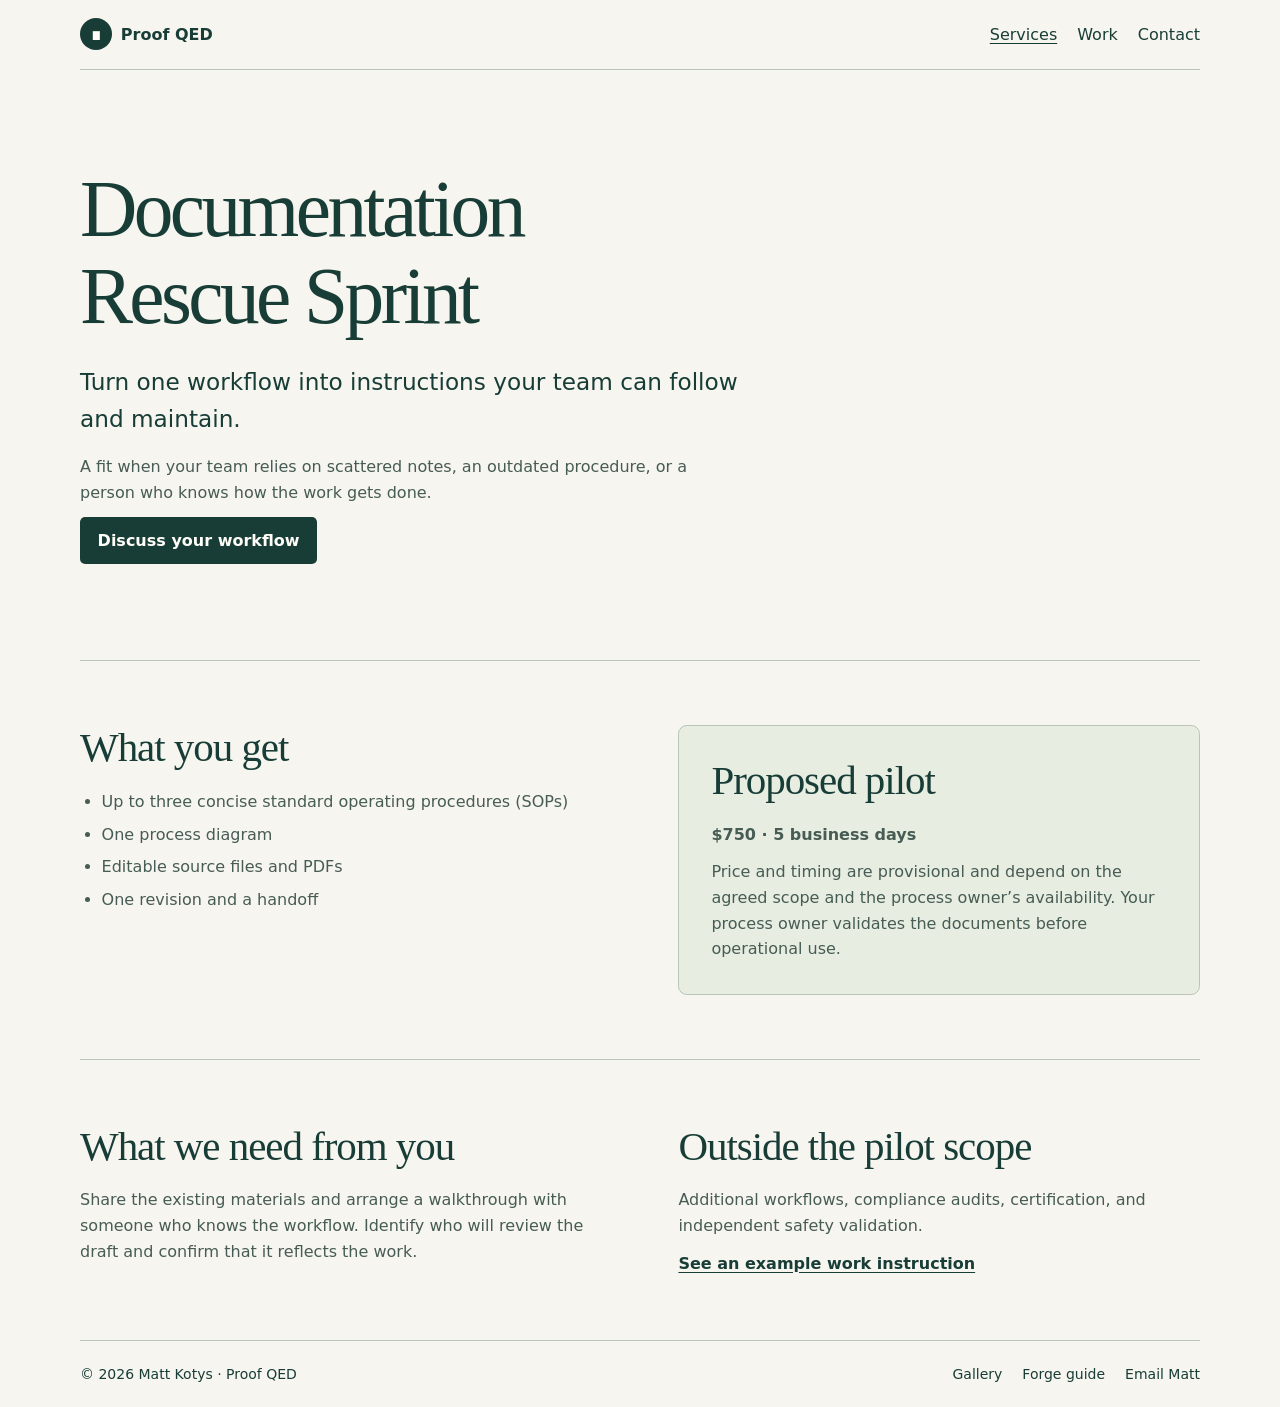
==== services/index.html @ 516c087f "Rebuild Proof QED site around manufacturing documentation" ====
<!doctype html>
<html lang="en">
<head>
  <meta charset="utf-8">
  <meta name="viewport" content="width=device-width, initial-scale=1">
  <meta name="description" content="Explore the Proof QED Documentation Rescue Sprint for one manufacturing or technical workflow.">
  <meta name="theme-color" content="#183d37">
  <title>Documentation Rescue Sprint | Proof QED</title>
  <link rel="stylesheet" href="/css/site.css">
</head>
<body>
  <a class="skip-link" href="#main">Skip to content</a>
  <header class="site-header wrap">
    <a class="brand" href="/"><span aria-hidden="true">∎</span> Proof QED</a>
    <nav aria-label="Main navigation">
      <a href="/services/" aria-current="page">Services</a>
          <a href="/work/">Work</a>
          <a href="/#contact">Contact</a>
    </nav>
  </header>
  <main id="main" class="wrap" tabindex="-1">
    <section class="hero">
      <h1>Documentation Rescue Sprint</h1>
      <p class="lead">Turn one workflow into instructions your team can follow and maintain.</p>
      <p class="measure">A fit when your team relies on scattered notes, an outdated procedure, or a person who knows how the work gets done.</p>
      <a class="button" href="mailto:matt@proofqed.net?subject=Documentation%20Rescue%20Sprint">Discuss your workflow</a>
    </section>
    <section class="section split">
      <div>
        <h2>What you get</h2>
        <ul class="list">
          <li>Up to three concise standard operating procedures (SOPs)</li>
          <li>One process diagram</li>
          <li>Editable source files and PDFs</li>
          <li>One revision and a handoff</li>
        </ul>
      </div>
      <aside class="sample">
        <h2>Proposed pilot</h2>
        <p><strong>$750 · 5 business days</strong></p>
        <p>Price and timing are provisional and depend on the agreed scope and the process owner’s availability. Your process owner validates the documents before operational use.</p>
      </aside>
    </section>
    <section class="section split">
      <div>
        <h2>What we need from you</h2>
        <p>Share the existing materials and arrange a walkthrough with someone who knows the workflow. Identify who will review the draft and confirm that it reflects the work.</p>
      </div>
      <div>
        <h2>Outside the pilot scope</h2>
        <p>Additional workflows, compliance audits, certification, and independent safety validation.</p>
        <a class="text-link" href="/work/#incoming-inspection">See an example work instruction</a>
      </div>
    </section>
  </main>
  <footer class="site-footer wrap">
    <span>© 2026 Matt Kotys · Proof QED</span>
    <nav aria-label="Footer navigation">
      <a href="/gallery.html">Gallery</a>
      <a href="/forge-entry-guide.html">Forge guide</a>
      <a href="mailto:matt@proofqed.net">Email Matt</a>
    </nav>
  </footer>
</body>
</html>
---- css/site.css ----
:root {
  color-scheme: light;
  --paper: #f7f5ef;
  --ink: #183d37;
  --muted: #465c54;
  --accent: #3d6854;
  --rule: #b8c5b7;
  --panel: #e8ede1;
  --white: #fffdf8;
}

*, *::before, *::after { box-sizing: border-box; }

body {
  margin: 0;
  background: var(--paper);
  color: var(--ink);
  font: 1rem/1.6 system-ui, sans-serif;
}

.wrap { width: min(70rem, calc(100% - 3rem)); margin-inline: auto; }
a { color: inherit; text-underline-offset: 0.2em; }
a:hover { text-decoration-thickness: 2px; }
:focus-visible { outline: 3px solid currentColor; outline-offset: 4px; }
.skip-link { position: absolute; top: 0.5rem; left: 0.5rem; padding: 0.6rem; background: var(--white); }
.skip-link:not(:focus) { clip-path: inset(50%); }

.site-header, .site-footer, nav, .actions {
  display: flex;
  align-items: center;
  flex-wrap: wrap;
  gap: 0.65rem 1.25rem;
}

.site-header, .site-footer { justify-content: space-between; padding-block: 1rem; }
.site-header { border-bottom: 1px solid var(--rule); }
.site-footer { border-top: 1px solid var(--rule); font-size: 0.875rem; }
nav a { padding-block: 0.35rem; text-decoration: none; }
nav a:hover, nav a[aria-current] { text-decoration: underline; }
.brand { display: inline-flex; align-items: center; gap: 0.55rem; font-weight: 700; text-decoration: none; }
.brand span { display: grid; place-items: center; width: 2rem; height: 2rem; border-radius: 50%; background: var(--ink); color: var(--white); }

h1, h2, h3, p { margin: 0 0 0.75em; }
h1, h2, .sample h3 { font-family: Georgia, serif; font-weight: 400; line-height: 1.1; }
h1 { max-width: 15ch; font-size: clamp(2.75rem, 6.2vw, 5.8rem); letter-spacing: -0.045em; margin-bottom: 0.28em; }
h1 em { color: var(--accent); }
h2 { font-size: clamp(1.85rem, 3.2vw, 2.8rem); letter-spacing: -0.025em; margin-bottom: 0.45em; }
h3 { font-size: 1.15rem; line-height: 1.3; margin-bottom: 0.4em; }
p, .list { color: var(--muted); }
p:last-child, .list:last-child { margin-bottom: 0; }
.eyebrow { margin-bottom: 1.2rem; color: var(--accent); font-size: 0.75rem; font-weight: 700; letter-spacing: 0.085em; text-transform: uppercase; }
.lead { max-width: 45ch; color: var(--ink); font-size: clamp(1.14rem, 2.4vw, 1.45rem); }
.measure { max-width: 60ch; }
.hero { padding-block: clamp(3rem, 8vw, 6rem); }
.section { border-top: 1px solid var(--rule); padding-block: clamp(2.25rem, 5vw, 4rem); }
.split { display: grid; grid-template-columns: repeat(2, minmax(0, 1fr)); gap: 1.5rem clamp(1.5rem, 6vw, 5rem); }
.actions { margin-top: 1.4rem; }
.text-link { display: inline-block; font-weight: 650; }
.button {
  display: inline-block;
  border-radius: 0.32rem;
  padding: 0.67rem 1.1rem;
  background: var(--ink);
  color: var(--white);
  font-weight: 650;
  text-decoration: none;
}
.button:hover { background: var(--accent); }
.button:focus-visible { outline-color: var(--ink); }
.sample { border: 1px solid var(--rule); border-radius: 0.55rem; background: var(--panel); padding: clamp(1rem, 3vw, 2rem); }
.sample h3 { font-size: clamp(1.45rem, 2.5vw, 1.9rem); }
.sample-grid { gap: 1rem; margin-top: 1.5rem; }
.steps { margin: 1.5rem 0 0; padding-left: 1.4rem; display: grid; grid-template-columns: repeat(3, minmax(0, 1fr)); gap: 1.5rem 2rem; }
.steps li::marker { font-weight: 700; color: var(--accent); }
.list { margin: 0 0 1rem; padding-left: 1.35em; }
.list li + li { margin-top: 0.45rem; }
.flow, .outcomes { display: grid; gap: 0.8rem; list-style: none; padding: 0; }
.flow > li, .outcomes li { position: relative; border: 1px solid var(--rule); border-radius: 0.3rem; background: var(--white); padding: 0.65rem; }
.flow > li + li::before { content: ""; position: absolute; left: 50%; top: -0.85rem; height: 0.8rem; border-left: 1px solid var(--accent); }
.outcomes { grid-template-columns: repeat(2, minmax(0, 1fr)); margin-top: 0.55rem; }
.outcomes li { background: var(--panel); }
.contact { margin-bottom: 2.5rem; padding: clamp(1.25rem, 4vw, 2.75rem); border-radius: 0.55rem; background: var(--ink); color: var(--white); }
.contact p { color: var(--paper); }

@media (max-width: 44rem) {
  .wrap { width: calc(100% - 2rem); }
  .split, .steps { grid-template-columns: 1fr; }
}
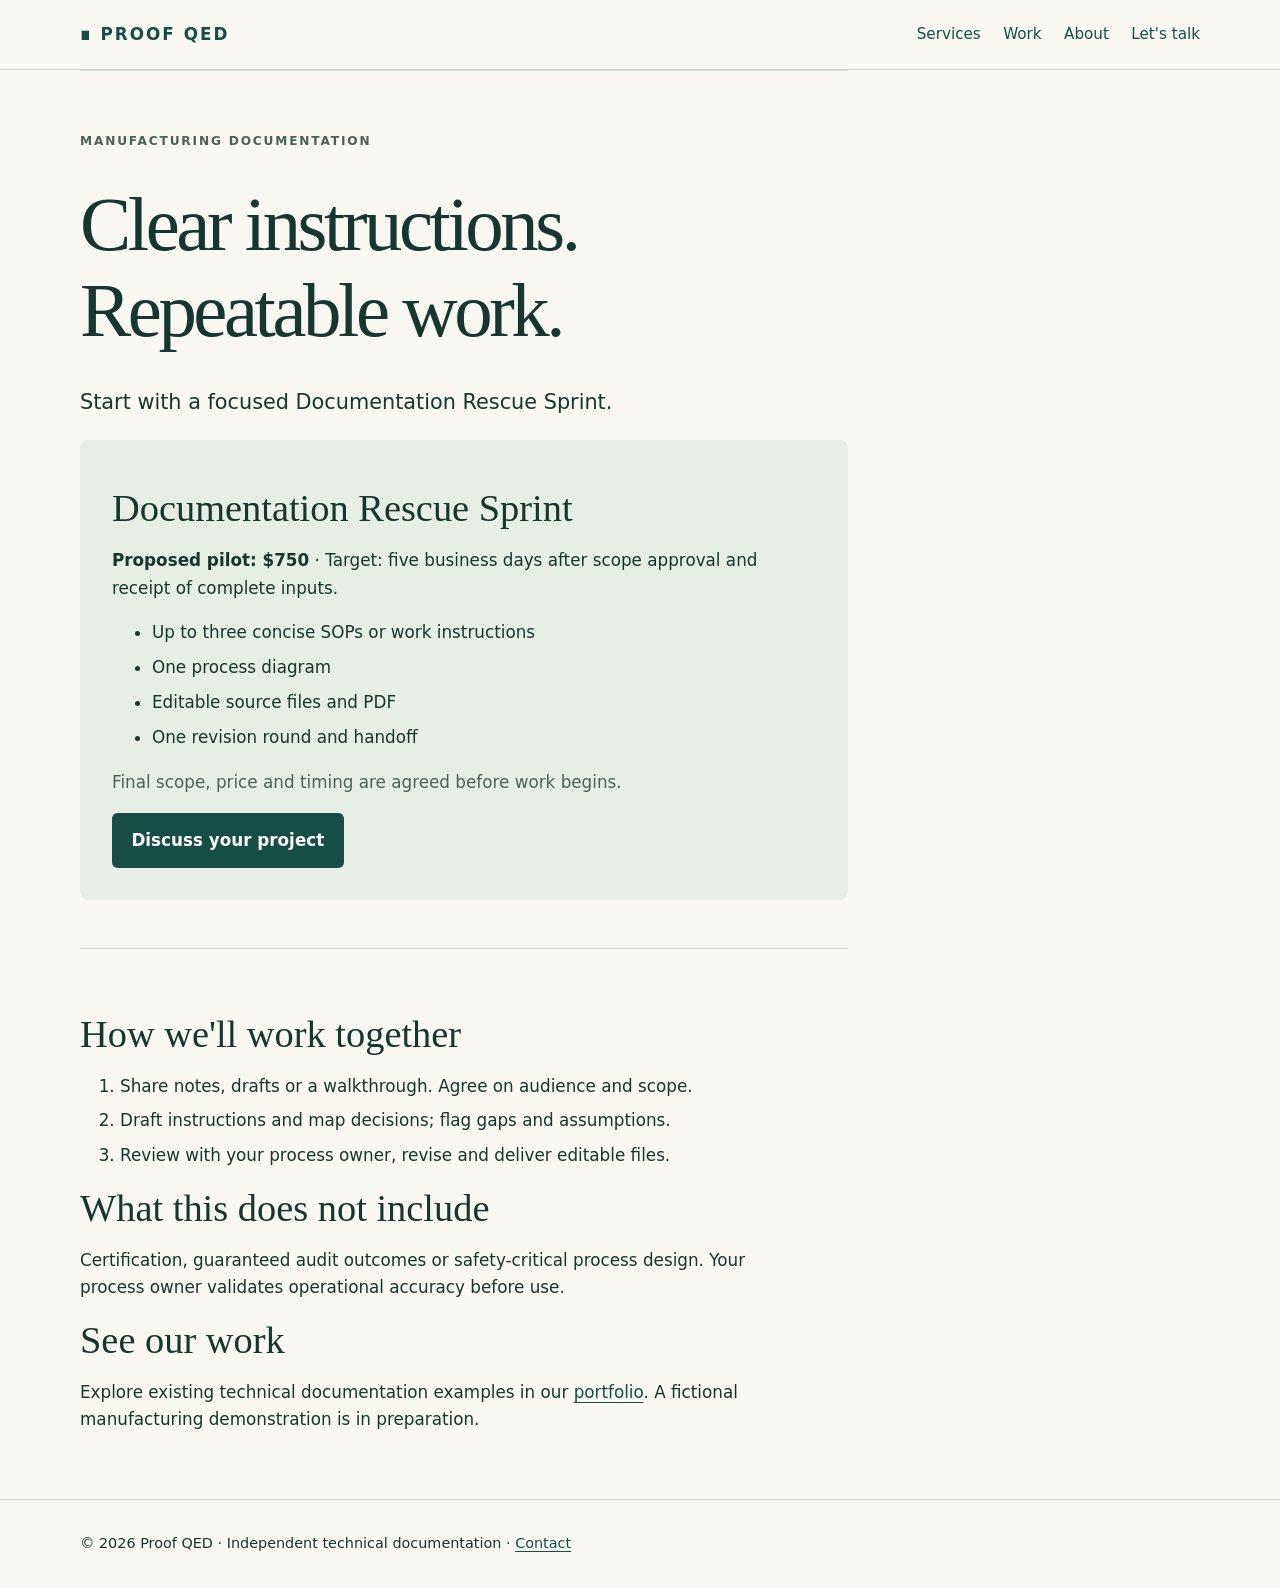
==== commit 71581dfd: "DEV-001: add services/index.html" ====
--- a/services/index.html
+++ b/services/index.html
@@ -1,65 +1,2 @@
 <!doctype html>
-<html lang="en">
-<head>
-  <meta charset="utf-8">
-  <meta name="viewport" content="width=device-width, initial-scale=1">
-  <meta name="description" content="Explore the Proof QED Documentation Rescue Sprint for one manufacturing or technical workflow.">
-  <meta name="theme-color" content="#183d37">
-  <title>Documentation Rescue Sprint | Proof QED</title>
-  <link rel="stylesheet" href="/css/site.css">
-</head>
-<body>
-  <a class="skip-link" href="#main">Skip to content</a>
-  <header class="site-header wrap">
-    <a class="brand" href="/"><span aria-hidden="true">∎</span> Proof QED</a>
-    <nav aria-label="Main navigation">
-      <a href="/services/" aria-current="page">Services</a>
-          <a href="/work/">Work</a>
-          <a href="/#contact">Contact</a>
-    </nav>
-  </header>
-  <main id="main" class="wrap" tabindex="-1">
-    <section class="hero">
-      <h1>Documentation Rescue Sprint</h1>
-      <p class="lead">Turn one workflow into instructions your team can follow and maintain.</p>
-      <p class="measure">A fit when your team relies on scattered notes, an outdated procedure, or a person who knows how the work gets done.</p>
-      <a class="button" href="mailto:matt@proofqed.net?subject=Documentation%20Rescue%20Sprint">Discuss your workflow</a>
-    </section>
-    <section class="section split">
-      <div>
-        <h2>What you get</h2>
-        <ul class="list">
-          <li>Up to three concise standard operating procedures (SOPs)</li>
-          <li>One process diagram</li>
-          <li>Editable source files and PDFs</li>
-          <li>One revision and a handoff</li>
-        </ul>
-      </div>
-      <aside class="sample">
-        <h2>Proposed pilot</h2>
-        <p><strong>$750 · 5 business days</strong></p>
-        <p>Price and timing are provisional and depend on the agreed scope and the process owner’s availability. Your process owner validates the documents before operational use.</p>
-      </aside>
-    </section>
-    <section class="section split">
-      <div>
-        <h2>What we need from you</h2>
-        <p>Share the existing materials and arrange a walkthrough with someone who knows the workflow. Identify who will review the draft and confirm that it reflects the work.</p>
-      </div>
-      <div>
-        <h2>Outside the pilot scope</h2>
-        <p>Additional workflows, compliance audits, certification, and independent safety validation.</p>
-        <a class="text-link" href="/work/#incoming-inspection">See an example work instruction</a>
-      </div>
-    </section>
-  </main>
-  <footer class="site-footer wrap">
-    <span>© 2026 Matt Kotys · Proof QED</span>
-    <nav aria-label="Footer navigation">
-      <a href="/gallery.html">Gallery</a>
-      <a href="/forge-entry-guide.html">Forge guide</a>
-      <a href="mailto:matt@proofqed.net">Email Matt</a>
-    </nav>
-  </footer>
-</body>
-</html>
+<html lang="en"><head><meta charset="utf-8"><meta name="viewport" content="width=device-width, initial-scale=1"><meta name="description" content="Focused documentation support for manufacturing and technical teams."><meta name="theme-color" content="#164e46"><title>Documentation services | Proof QED</title><link rel="stylesheet" href="/css/refresh.css"></head><body><a class="skip" href="#main">Skip to content</a><header><div class="wrap"><a class="brand" href="/">∎ PROOF QED</a><nav aria-label="Main navigation"><a href="/services/">Services</a><a href="/gallery.html">Work</a><a href="/#about">About</a><a href="mailto:matt@proofqed.net">Let's talk</a></nav></div></header><main id="main" class="wrap"><section class="section narrow"><p class="eyebrow">Manufacturing documentation</p><h1>Clear instructions. Repeatable work.</h1><p class="lead">Start with a focused Documentation Rescue Sprint.</p><div class="offer"><h2>Documentation Rescue Sprint</h2><p><strong>Proposed pilot: $750</strong> · Target: five business days after scope approval and receipt of complete inputs.</p><ul><li>Up to three concise SOPs or work instructions</li><li>One process diagram</li><li>Editable source files and PDF</li><li>One revision round and handoff</li></ul><p class="muted">Final scope, price and timing are agreed before work begins.</p><a class="button primary" href="mailto:matt@proofqed.net?subject=Documentation%20Rescue%20Sprint">Discuss your project</a></div></section><section class="section narrow"><h2>How we'll work together</h2><ol><li>Share notes, drafts or a walkthrough. Agree on audience and scope.</li><li>Draft instructions and map decisions; flag gaps and assumptions.</li><li>Review with your process owner, revise and deliver editable files.</li></ol><h2>What this does not include</h2><p>Certification, guaranteed audit outcomes or safety-critical process design. Your process owner validates operational accuracy before use.</p><h2>See our work</h2><p>Explore existing technical documentation examples in our <a href="/gallery.html">portfolio</a>. A fictional manufacturing demonstration is in preparation.</p></section></main><footer><div class="wrap">© 2026 Proof QED · Independent technical documentation · <a href="mailto:matt@proofqed.net">Contact</a></div></footer></body></html>
--- a/css/refresh.css
+++ b/css/refresh.css
@@ -0,0 +1 @@
+:root{color-scheme:light;--ink:#18352f;--muted:#4c6159;--paper:#f8f7f2;--green:#164e46;--line:#cdd8ce}*{box-sizing:border-box}body{margin:0;background:var(--paper);color:var(--ink);font:1.05rem/1.65 system-ui,sans-serif}a{color:var(--green);text-underline-offset:.22em}a:focus-visible{outline:3px solid #9b622a;outline-offset:5px}.wrap{width:min(70rem,calc(100% - 3rem));margin:auto}header{border-bottom:1px solid var(--line)}header .wrap,nav{display:flex;align-items:center;gap:1.4rem;flex-wrap:wrap}header .wrap{justify-content:space-between;padding:1.3rem 0}.brand{font-weight:750;letter-spacing:.12em;text-decoration:none}nav a{text-decoration:none;font-size:.95rem}.hero{padding:clamp(3rem,8vw,7rem) 0;display:grid;grid-template-columns:1.3fr 1fr;gap:3rem;align-items:center}h1,h2{font-family:Georgia,serif;line-height:1.12;font-weight:500;margin:.4em 0}h1{font-size:clamp(2.8rem,6vw,5.5rem);letter-spacing:-.045em}h2{font-size:clamp(1.8rem,3vw,2.7rem)}h3{font-size:1.15rem;margin-bottom:.35rem}p{max-width:65ch}.eyebrow{font-size:.76rem;text-transform:uppercase;letter-spacing:.15em;font-weight:700;color:var(--muted)}.lead{font-size:1.3rem}.actions{display:flex;flex-wrap:wrap;gap:.8rem;margin-top:1.8rem}.button{display:inline-block;padding:.8rem 1.15rem;border:1px solid var(--green);border-radius:.35rem;text-decoration:none;font-weight:650}.primary{background:var(--green);color:white}.diagram{background:#e7eee6;border:1px solid var(--line);padding:2rem;border-radius:.6rem}.step{border:1px solid #9bb4a6;background:var(--paper);padding:1rem;border-radius:.3rem}.arrow{text-align:center;color:var(--green);font-size:1.4rem}.section{padding:3rem 0;border-top:1px solid var(--line)}.cards{display:grid;grid-template-columns:repeat(3,1fr);gap:1rem}.card{padding:1.4rem;border:1px solid var(--line);border-radius:.4rem}.muted{color:var(--muted)}footer{padding:2rem 0;border-top:1px solid var(--line);font-size:.9rem}.skip{position:absolute;left:1rem;top:-10rem;background:white;padding:1rem}.skip:focus{top:1rem}.narrow{max-width:48rem}.offer{background:#e7eee6;padding:2rem;border-radius:.5rem}li{margin:.45rem 0}@media(max-width:700px){.hero,.cards{grid-template-columns:1fr}.hero{gap:1.5rem}.wrap{width:calc(100% - 2rem)}nav{gap:1rem}.diagram{padding:1rem}}
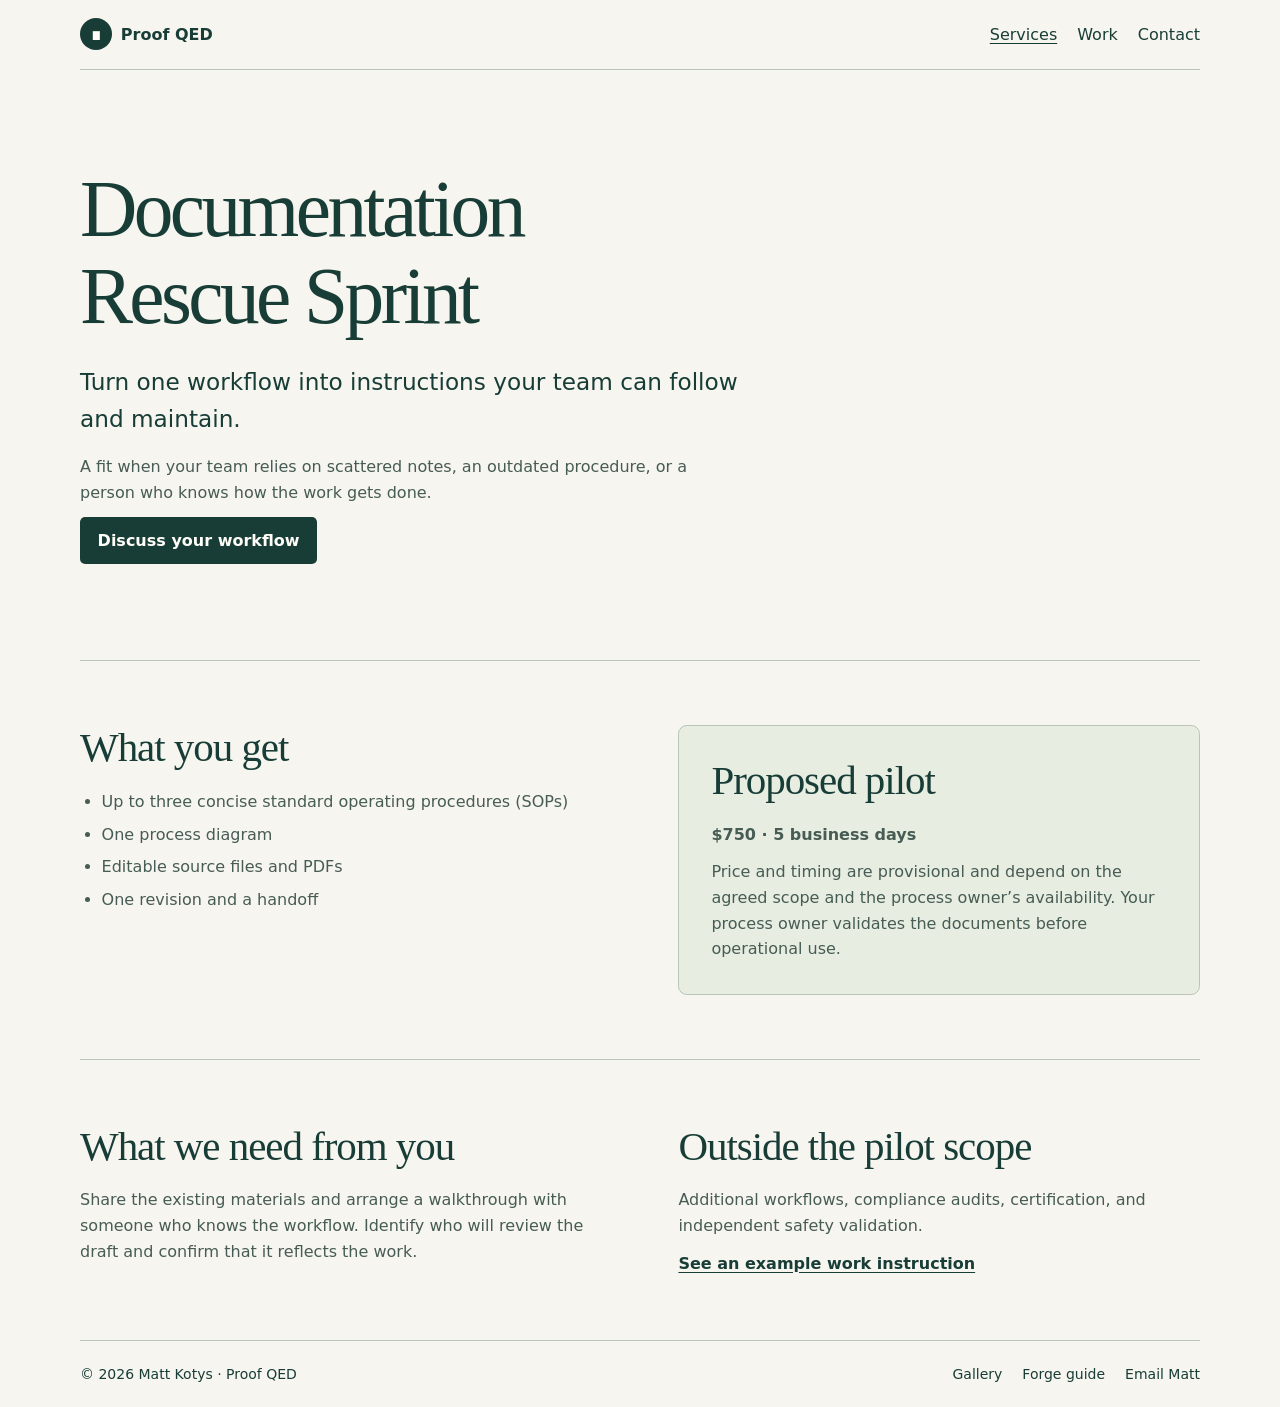
==== commit 2b8d1d0e: "Merge pull request #1 from mattkotys/dev/website-rebuild Rebuild Proof QED around manufacturing docu" ====
--- a/services/index.html
+++ b/services/index.html
@@ -1,2 +1,65 @@
 <!doctype html>
-<html lang="en"><head><meta charset="utf-8"><meta name="viewport" content="width=device-width, initial-scale=1"><meta name="description" content="Focused documentation support for manufacturing and technical teams."><meta name="theme-color" content="#164e46"><title>Documentation services | Proof QED</title><link rel="stylesheet" href="/css/refresh.css"></head><body><a class="skip" href="#main">Skip to content</a><header><div class="wrap"><a class="brand" href="/">∎ PROOF QED</a><nav aria-label="Main navigation"><a href="/services/">Services</a><a href="/gallery.html">Work</a><a href="/#about">About</a><a href="mailto:matt@proofqed.net">Let's talk</a></nav></div></header><main id="main" class="wrap"><section class="section narrow"><p class="eyebrow">Manufacturing documentation</p><h1>Clear instructions. Repeatable work.</h1><p class="lead">Start with a focused Documentation Rescue Sprint.</p><div class="offer"><h2>Documentation Rescue Sprint</h2><p><strong>Proposed pilot: $750</strong> · Target: five business days after scope approval and receipt of complete inputs.</p><ul><li>Up to three concise SOPs or work instructions</li><li>One process diagram</li><li>Editable source files and PDF</li><li>One revision round and handoff</li></ul><p class="muted">Final scope, price and timing are agreed before work begins.</p><a class="button primary" href="mailto:matt@proofqed.net?subject=Documentation%20Rescue%20Sprint">Discuss your project</a></div></section><section class="section narrow"><h2>How we'll work together</h2><ol><li>Share notes, drafts or a walkthrough. Agree on audience and scope.</li><li>Draft instructions and map decisions; flag gaps and assumptions.</li><li>Review with your process owner, revise and deliver editable files.</li></ol><h2>What this does not include</h2><p>Certification, guaranteed audit outcomes or safety-critical process design. Your process owner validates operational accuracy before use.</p><h2>See our work</h2><p>Explore existing technical documentation examples in our <a href="/gallery.html">portfolio</a>. A fictional manufacturing demonstration is in preparation.</p></section></main><footer><div class="wrap">© 2026 Proof QED · Independent technical documentation · <a href="mailto:matt@proofqed.net">Contact</a></div></footer></body></html>+<html lang="en">
+<head>
+  <meta charset="utf-8">
+  <meta name="viewport" content="width=device-width, initial-scale=1">
+  <meta name="description" content="Explore the Proof QED Documentation Rescue Sprint for one manufacturing or technical workflow.">
+  <meta name="theme-color" content="#183d37">
+  <title>Documentation Rescue Sprint | Proof QED</title>
+  <link rel="stylesheet" href="/css/site.css">
+</head>
+<body>
+  <a class="skip-link" href="#main">Skip to content</a>
+  <header class="site-header wrap">
+    <a class="brand" href="/"><span aria-hidden="true">∎</span> Proof QED</a>
+    <nav aria-label="Main navigation">
+      <a href="/services/" aria-current="page">Services</a>
+          <a href="/work/">Work</a>
+          <a href="/#contact">Contact</a>
+    </nav>
+  </header>
+  <main id="main" class="wrap" tabindex="-1">
+    <section class="hero">
+      <h1>Documentation Rescue Sprint</h1>
+      <p class="lead">Turn one workflow into instructions your team can follow and maintain.</p>
+      <p class="measure">A fit when your team relies on scattered notes, an outdated procedure, or a person who knows how the work gets done.</p>
+      <a class="button" href="mailto:matt@proofqed.net?subject=Documentation%20Rescue%20Sprint">Discuss your workflow</a>
+    </section>
+    <section class="section split">
+      <div>
+        <h2>What you get</h2>
+        <ul class="list">
+          <li>Up to three concise standard operating procedures (SOPs)</li>
+          <li>One process diagram</li>
+          <li>Editable source files and PDFs</li>
+          <li>One revision and a handoff</li>
+        </ul>
+      </div>
+      <aside class="sample">
+        <h2>Proposed pilot</h2>
+        <p><strong>$750 · 5 business days</strong></p>
+        <p>Price and timing are provisional and depend on the agreed scope and the process owner’s availability. Your process owner validates the documents before operational use.</p>
+      </aside>
+    </section>
+    <section class="section split">
+      <div>
+        <h2>What we need from you</h2>
+        <p>Share the existing materials and arrange a walkthrough with someone who knows the workflow. Identify who will review the draft and confirm that it reflects the work.</p>
+      </div>
+      <div>
+        <h2>Outside the pilot scope</h2>
+        <p>Additional workflows, compliance audits, certification, and independent safety validation.</p>
+        <a class="text-link" href="/work/#incoming-inspection">See an example work instruction</a>
+      </div>
+    </section>
+  </main>
+  <footer class="site-footer wrap">
+    <span>© 2026 Matt Kotys · Proof QED</span>
+    <nav aria-label="Footer navigation">
+      <a href="/gallery.html">Gallery</a>
+      <a href="/forge-entry-guide.html">Forge guide</a>
+      <a href="mailto:matt@proofqed.net">Email Matt</a>
+    </nav>
+  </footer>
+</body>
+</html>
--- a/css/site.css
+++ b/css/site.css
@@ -0,0 +1,88 @@
+:root {
+  color-scheme: light;
+  --paper: #f7f5ef;
+  --ink: #183d37;
+  --muted: #465c54;
+  --accent: #3d6854;
+  --rule: #b8c5b7;
+  --panel: #e8ede1;
+  --white: #fffdf8;
+}
+
+*, *::before, *::after { box-sizing: border-box; }
+
+body {
+  margin: 0;
+  background: var(--paper);
+  color: var(--ink);
+  font: 1rem/1.6 system-ui, sans-serif;
+}
+
+.wrap { width: min(70rem, calc(100% - 3rem)); margin-inline: auto; }
+a { color: inherit; text-underline-offset: 0.2em; }
+a:hover { text-decoration-thickness: 2px; }
+:focus-visible { outline: 3px solid currentColor; outline-offset: 4px; }
+.skip-link { position: absolute; top: 0.5rem; left: 0.5rem; padding: 0.6rem; background: var(--white); }
+.skip-link:not(:focus) { clip-path: inset(50%); }
+
+.site-header, .site-footer, nav, .actions {
+  display: flex;
+  align-items: center;
+  flex-wrap: wrap;
+  gap: 0.65rem 1.25rem;
+}
+
+.site-header, .site-footer { justify-content: space-between; padding-block: 1rem; }
+.site-header { border-bottom: 1px solid var(--rule); }
+.site-footer { border-top: 1px solid var(--rule); font-size: 0.875rem; }
+nav a { padding-block: 0.35rem; text-decoration: none; }
+nav a:hover, nav a[aria-current] { text-decoration: underline; }
+.brand { display: inline-flex; align-items: center; gap: 0.55rem; font-weight: 700; text-decoration: none; }
+.brand span { display: grid; place-items: center; width: 2rem; height: 2rem; border-radius: 50%; background: var(--ink); color: var(--white); }
+
+h1, h2, h3, p { margin: 0 0 0.75em; }
+h1, h2, .sample h3 { font-family: Georgia, serif; font-weight: 400; line-height: 1.1; }
+h1 { max-width: 15ch; font-size: clamp(2.75rem, 6.2vw, 5.8rem); letter-spacing: -0.045em; margin-bottom: 0.28em; }
+h1 em { color: var(--accent); }
+h2 { font-size: clamp(1.85rem, 3.2vw, 2.8rem); letter-spacing: -0.025em; margin-bottom: 0.45em; }
+h3 { font-size: 1.15rem; line-height: 1.3; margin-bottom: 0.4em; }
+p, .list { color: var(--muted); }
+p:last-child, .list:last-child { margin-bottom: 0; }
+.eyebrow { margin-bottom: 1.2rem; color: var(--accent); font-size: 0.75rem; font-weight: 700; letter-spacing: 0.085em; text-transform: uppercase; }
+.lead { max-width: 45ch; color: var(--ink); font-size: clamp(1.14rem, 2.4vw, 1.45rem); }
+.measure { max-width: 60ch; }
+.hero { padding-block: clamp(3rem, 8vw, 6rem); }
+.section { border-top: 1px solid var(--rule); padding-block: clamp(2.25rem, 5vw, 4rem); }
+.split { display: grid; grid-template-columns: repeat(2, minmax(0, 1fr)); gap: 1.5rem clamp(1.5rem, 6vw, 5rem); }
+.actions { margin-top: 1.4rem; }
+.text-link { display: inline-block; font-weight: 650; }
+.button {
+  display: inline-block;
+  border-radius: 0.32rem;
+  padding: 0.67rem 1.1rem;
+  background: var(--ink);
+  color: var(--white);
+  font-weight: 650;
+  text-decoration: none;
+}
+.button:hover { background: var(--accent); }
+.button:focus-visible { outline-color: var(--ink); }
+.sample { border: 1px solid var(--rule); border-radius: 0.55rem; background: var(--panel); padding: clamp(1rem, 3vw, 2rem); }
+.sample h3 { font-size: clamp(1.45rem, 2.5vw, 1.9rem); }
+.sample-grid { gap: 1rem; margin-top: 1.5rem; }
+.steps { margin: 1.5rem 0 0; padding-left: 1.4rem; display: grid; grid-template-columns: repeat(3, minmax(0, 1fr)); gap: 1.5rem 2rem; }
+.steps li::marker { font-weight: 700; color: var(--accent); }
+.list { margin: 0 0 1rem; padding-left: 1.35em; }
+.list li + li { margin-top: 0.45rem; }
+.flow, .outcomes { display: grid; gap: 0.8rem; list-style: none; padding: 0; }
+.flow > li, .outcomes li { position: relative; border: 1px solid var(--rule); border-radius: 0.3rem; background: var(--white); padding: 0.65rem; }
+.flow > li + li::before { content: ""; position: absolute; left: 50%; top: -0.85rem; height: 0.8rem; border-left: 1px solid var(--accent); }
+.outcomes { grid-template-columns: repeat(2, minmax(0, 1fr)); margin-top: 0.55rem; }
+.outcomes li { background: var(--panel); }
+.contact { margin-bottom: 2.5rem; padding: clamp(1.25rem, 4vw, 2.75rem); border-radius: 0.55rem; background: var(--ink); color: var(--white); }
+.contact p { color: var(--paper); }
+
+@media (max-width: 44rem) {
+  .wrap { width: calc(100% - 2rem); }
+  .split, .steps { grid-template-columns: 1fr; }
+}
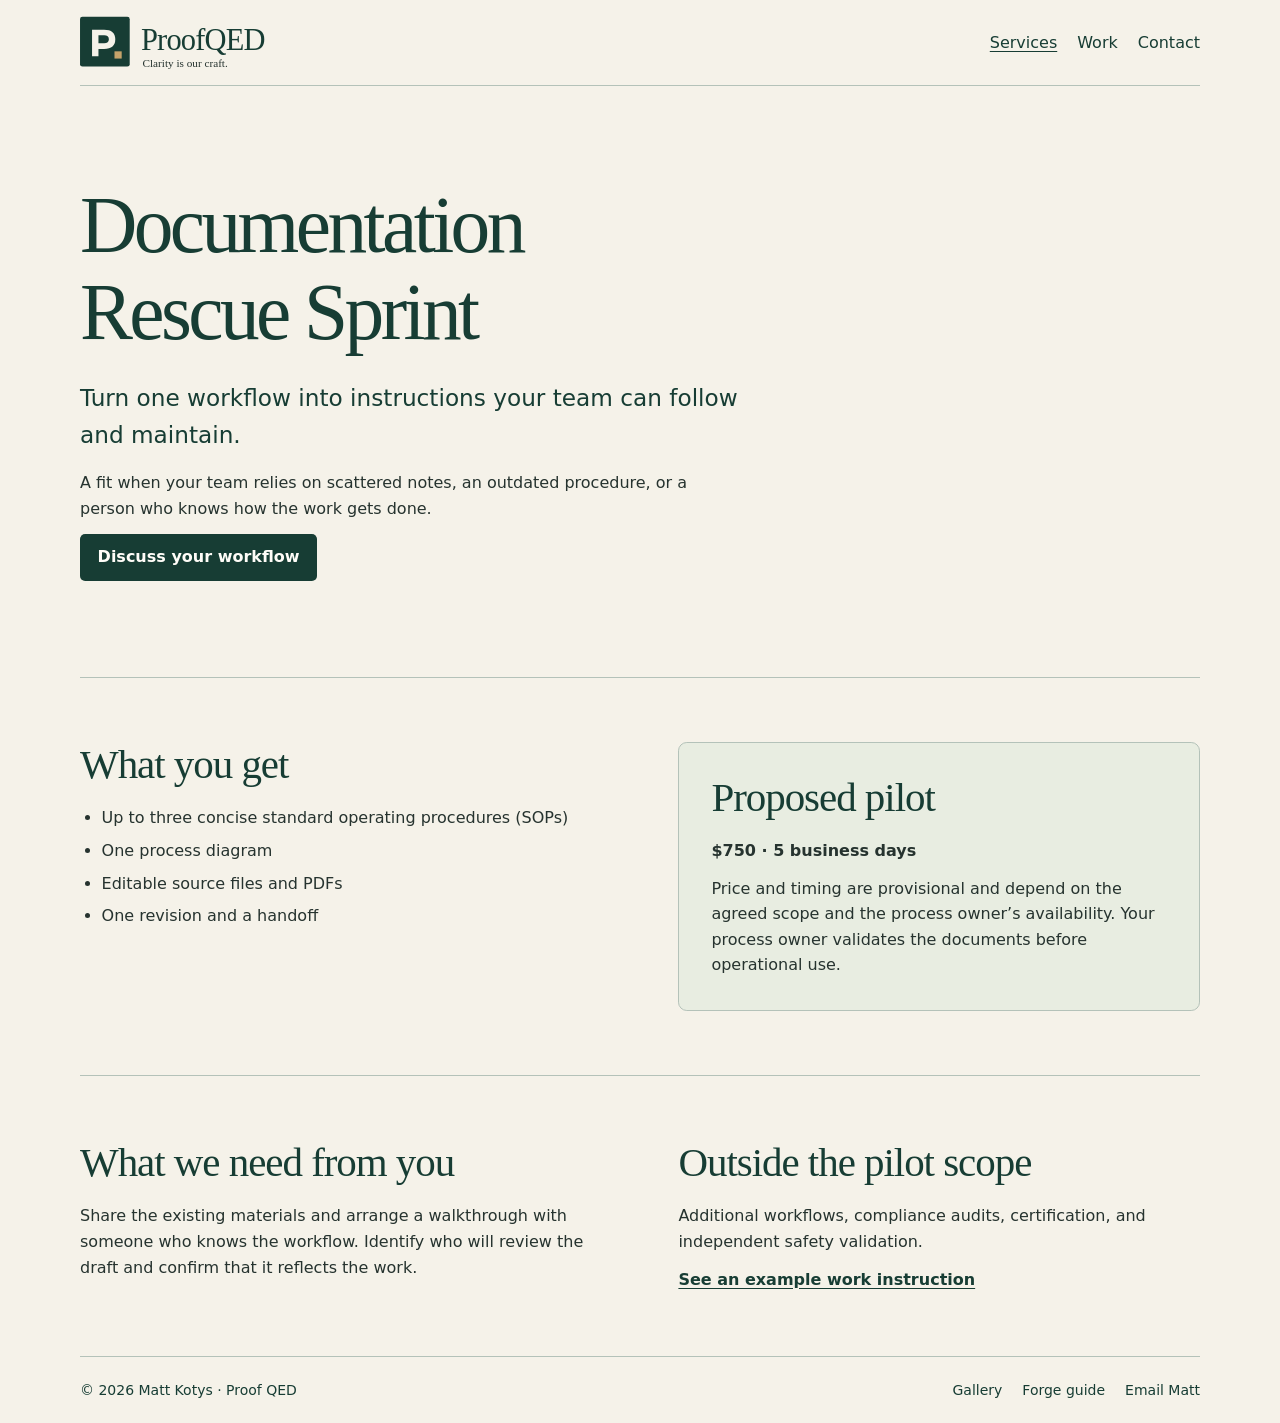
==== commit eac2b13a: "Apply Quinn’s ProofQED website branding" ====
--- a/services/index.html
+++ b/services/index.html
@@ -6,12 +6,13 @@
   <meta name="description" content="Explore the Proof QED Documentation Rescue Sprint for one manufacturing or technical workflow.">
   <meta name="theme-color" content="#183d37">
   <title>Documentation Rescue Sprint | Proof QED</title>
+  <link rel="icon" href="/assets/favicon.svg" type="image/svg+xml">
   <link rel="stylesheet" href="/css/site.css">
 </head>
 <body>
   <a class="skip-link" href="#main">Skip to content</a>
   <header class="site-header wrap">
-    <a class="brand" href="/"><span aria-hidden="true">∎</span> Proof QED</a>
+    <a class="brand" href="/"><img src="/assets/proofqed.svg" width="202" height="53" alt="ProofQED home. Clarity is our craft."></a>
     <nav aria-label="Main navigation">
       <a href="/services/" aria-current="page">Services</a>
           <a href="/work/">Work</a>
--- a/css/site.css
+++ b/css/site.css
@@ -1,11 +1,13 @@
 :root {
   color-scheme: light;
-  --paper: #f7f5ef;
-  --ink: #183d37;
-  --muted: #465c54;
-  --accent: #3d6854;
-  --rule: #b8c5b7;
+  --paper: #f5f2e9;
+  --ink: #173d34;
+  --muted: #26332f;
+  --accent: #173d34;
+  --rule: #b4c2b9;
   --panel: #e8ede1;
+  --brass: #c5a36a;
+  --technical: ui-monospace, monospace;
   --white: #fffdf8;
 }
 
@@ -37,8 +39,8 @@
 .site-footer { border-top: 1px solid var(--rule); font-size: 0.875rem; }
 nav a { padding-block: 0.35rem; text-decoration: none; }
 nav a:hover, nav a[aria-current] { text-decoration: underline; }
-.brand { display: inline-flex; align-items: center; gap: 0.55rem; font-weight: 700; text-decoration: none; }
-.brand span { display: grid; place-items: center; width: 2rem; height: 2rem; border-radius: 50%; background: var(--ink); color: var(--white); }
+.brand { display: block; max-width: 100%; }
+.brand img { display: block; max-width: 100%; height: auto; }
 
 h1, h2, h3, p { margin: 0 0 0.75em; }
 h1, h2, .sample h3 { font-family: Georgia, serif; font-weight: 400; line-height: 1.1; }
@@ -48,7 +50,7 @@
 h3 { font-size: 1.15rem; line-height: 1.3; margin-bottom: 0.4em; }
 p, .list { color: var(--muted); }
 p:last-child, .list:last-child { margin-bottom: 0; }
-.eyebrow { margin-bottom: 1.2rem; color: var(--accent); font-size: 0.75rem; font-weight: 700; letter-spacing: 0.085em; text-transform: uppercase; }
+.eyebrow { margin-bottom: 1.2rem; color: var(--accent); font-family: var(--technical); font-size: 0.75rem; font-weight: 700; letter-spacing: 0.085em; text-transform: uppercase; }
 .lead { max-width: 45ch; color: var(--ink); font-size: clamp(1.14rem, 2.4vw, 1.45rem); }
 .measure { max-width: 60ch; }
 .hero { padding-block: clamp(3rem, 8vw, 6rem); }
@@ -65,9 +67,10 @@
   font-weight: 650;
   text-decoration: none;
 }
-.button:hover { background: var(--accent); }
+.button:hover { background: var(--muted); }
 .button:focus-visible { outline-color: var(--ink); }
 .sample { border: 1px solid var(--rule); border-radius: 0.55rem; background: var(--panel); padding: clamp(1rem, 3vw, 2rem); }
+.sample-grid > .sample { border-top: 3px solid var(--brass); }
 .sample h3 { font-size: clamp(1.45rem, 2.5vw, 1.9rem); }
 .sample-grid { gap: 1rem; margin-top: 1.5rem; }
 .steps { margin: 1.5rem 0 0; padding-left: 1.4rem; display: grid; grid-template-columns: repeat(3, minmax(0, 1fr)); gap: 1.5rem 2rem; }
@@ -81,6 +84,7 @@
 .outcomes li { background: var(--panel); }
 .contact { margin-bottom: 2.5rem; padding: clamp(1.25rem, 4vw, 2.75rem); border-radius: 0.55rem; background: var(--ink); color: var(--white); }
 .contact p { color: var(--paper); }
+.contact a:focus-visible { outline-color: var(--brass); }
 
 @media (max-width: 44rem) {
   .wrap { width: calc(100% - 2rem); }
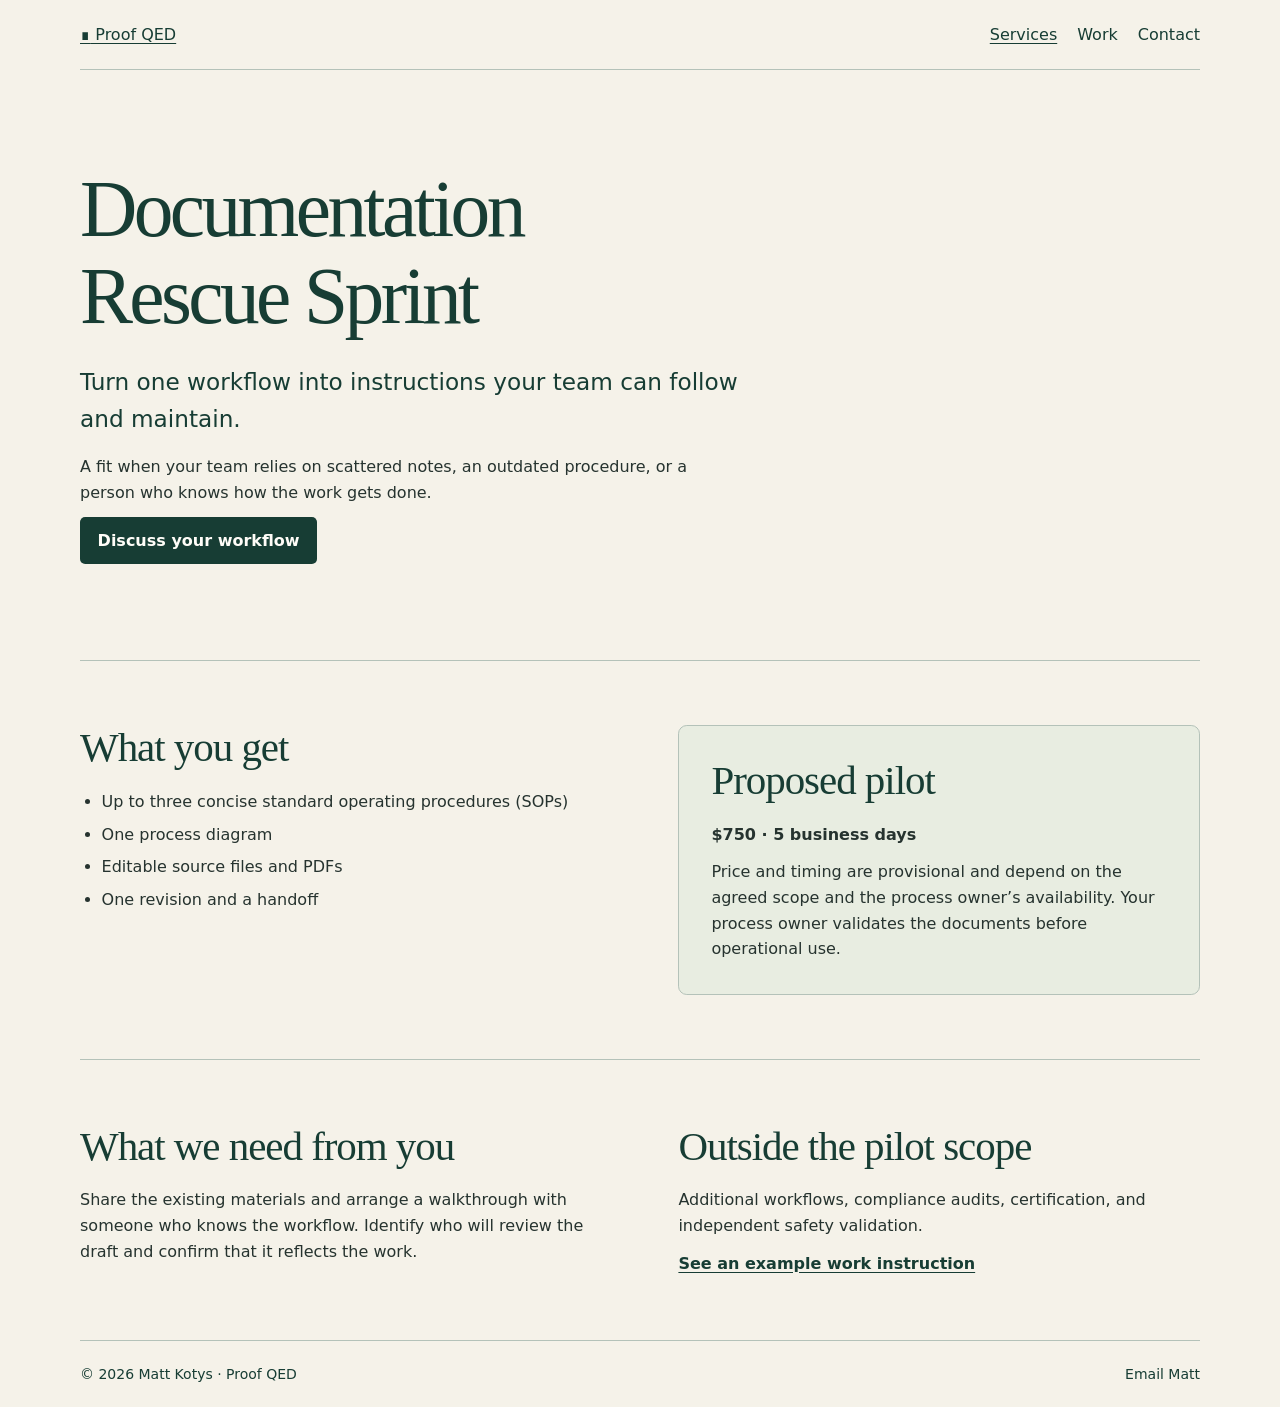
==== commit 4d5dd21d: "Feature fictional documentation in the ProofQED portfolio" ====
--- a/services/index.html
+++ b/services/index.html
@@ -6,13 +6,12 @@
   <meta name="description" content="Explore the Proof QED Documentation Rescue Sprint for one manufacturing or technical workflow.">
   <meta name="theme-color" content="#183d37">
   <title>Documentation Rescue Sprint | Proof QED</title>
-  <link rel="icon" href="/assets/favicon.svg" type="image/svg+xml">
   <link rel="stylesheet" href="/css/site.css">
 </head>
 <body>
   <a class="skip-link" href="#main">Skip to content</a>
   <header class="site-header wrap">
-    <a class="brand" href="/"><img src="/assets/proofqed.svg" width="202" height="53" alt="ProofQED home. Clarity is our craft."></a>
+    <a class="brand" href="/"><span aria-hidden="true">∎</span> Proof QED</a>
     <nav aria-label="Main navigation">
       <a href="/services/" aria-current="page">Services</a>
           <a href="/work/">Work</a>
@@ -57,8 +56,6 @@
   <footer class="site-footer wrap">
     <span>© 2026 Matt Kotys · Proof QED</span>
     <nav aria-label="Footer navigation">
-      <a href="/gallery.html">Gallery</a>
-      <a href="/forge-entry-guide.html">Forge guide</a>
       <a href="mailto:matt@proofqed.net">Email Matt</a>
     </nav>
   </footer>
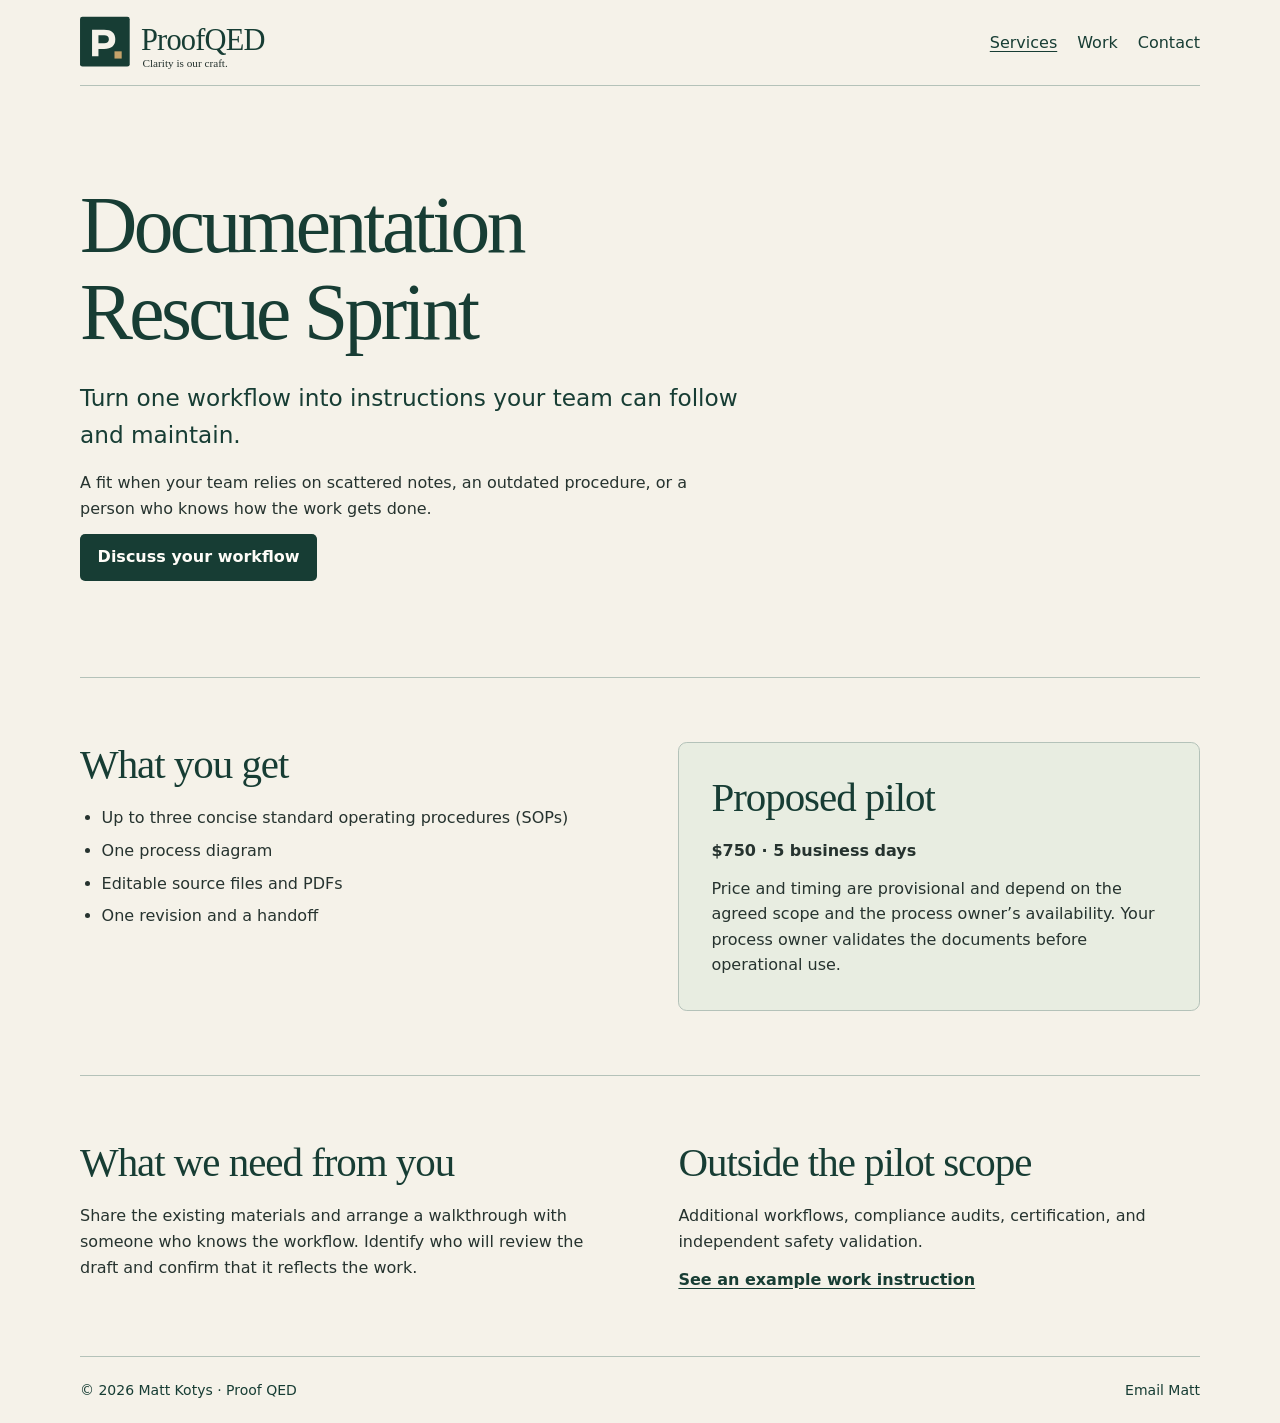
==== commit a1d2e275: "Merge pull request #3 from mattkotys/dev/quinn-brand Apply Quinn’s ProofQED branding" ====
--- a/services/index.html
+++ b/services/index.html
@@ -6,12 +6,13 @@
   <meta name="description" content="Explore the Proof QED Documentation Rescue Sprint for one manufacturing or technical workflow.">
   <meta name="theme-color" content="#183d37">
   <title>Documentation Rescue Sprint | Proof QED</title>
+  <link rel="icon" href="/assets/favicon.svg" type="image/svg+xml">
   <link rel="stylesheet" href="/css/site.css">
 </head>
 <body>
   <a class="skip-link" href="#main">Skip to content</a>
   <header class="site-header wrap">
-    <a class="brand" href="/"><span aria-hidden="true">∎</span> Proof QED</a>
+    <a class="brand" href="/"><img src="/assets/proofqed.svg" width="202" height="53" alt="ProofQED home. Clarity is our craft."></a>
     <nav aria-label="Main navigation">
       <a href="/services/" aria-current="page">Services</a>
           <a href="/work/">Work</a>
